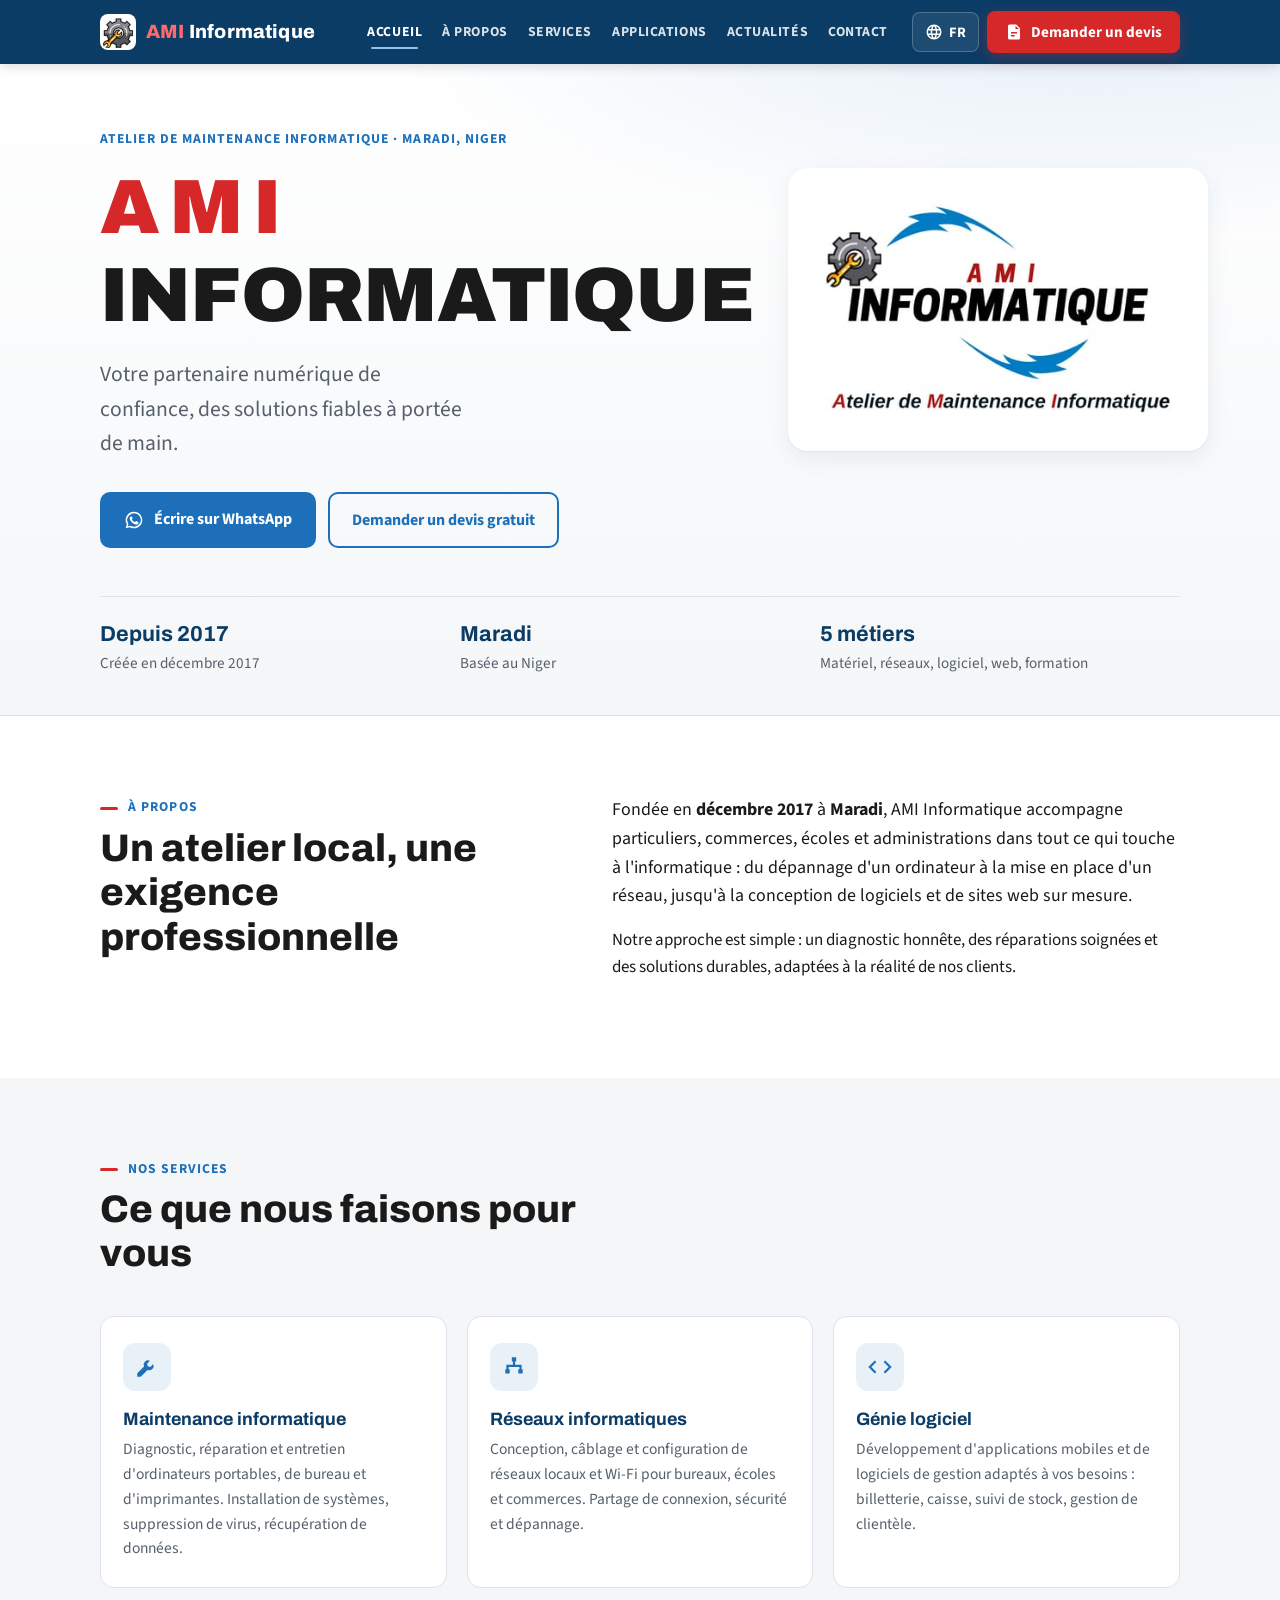
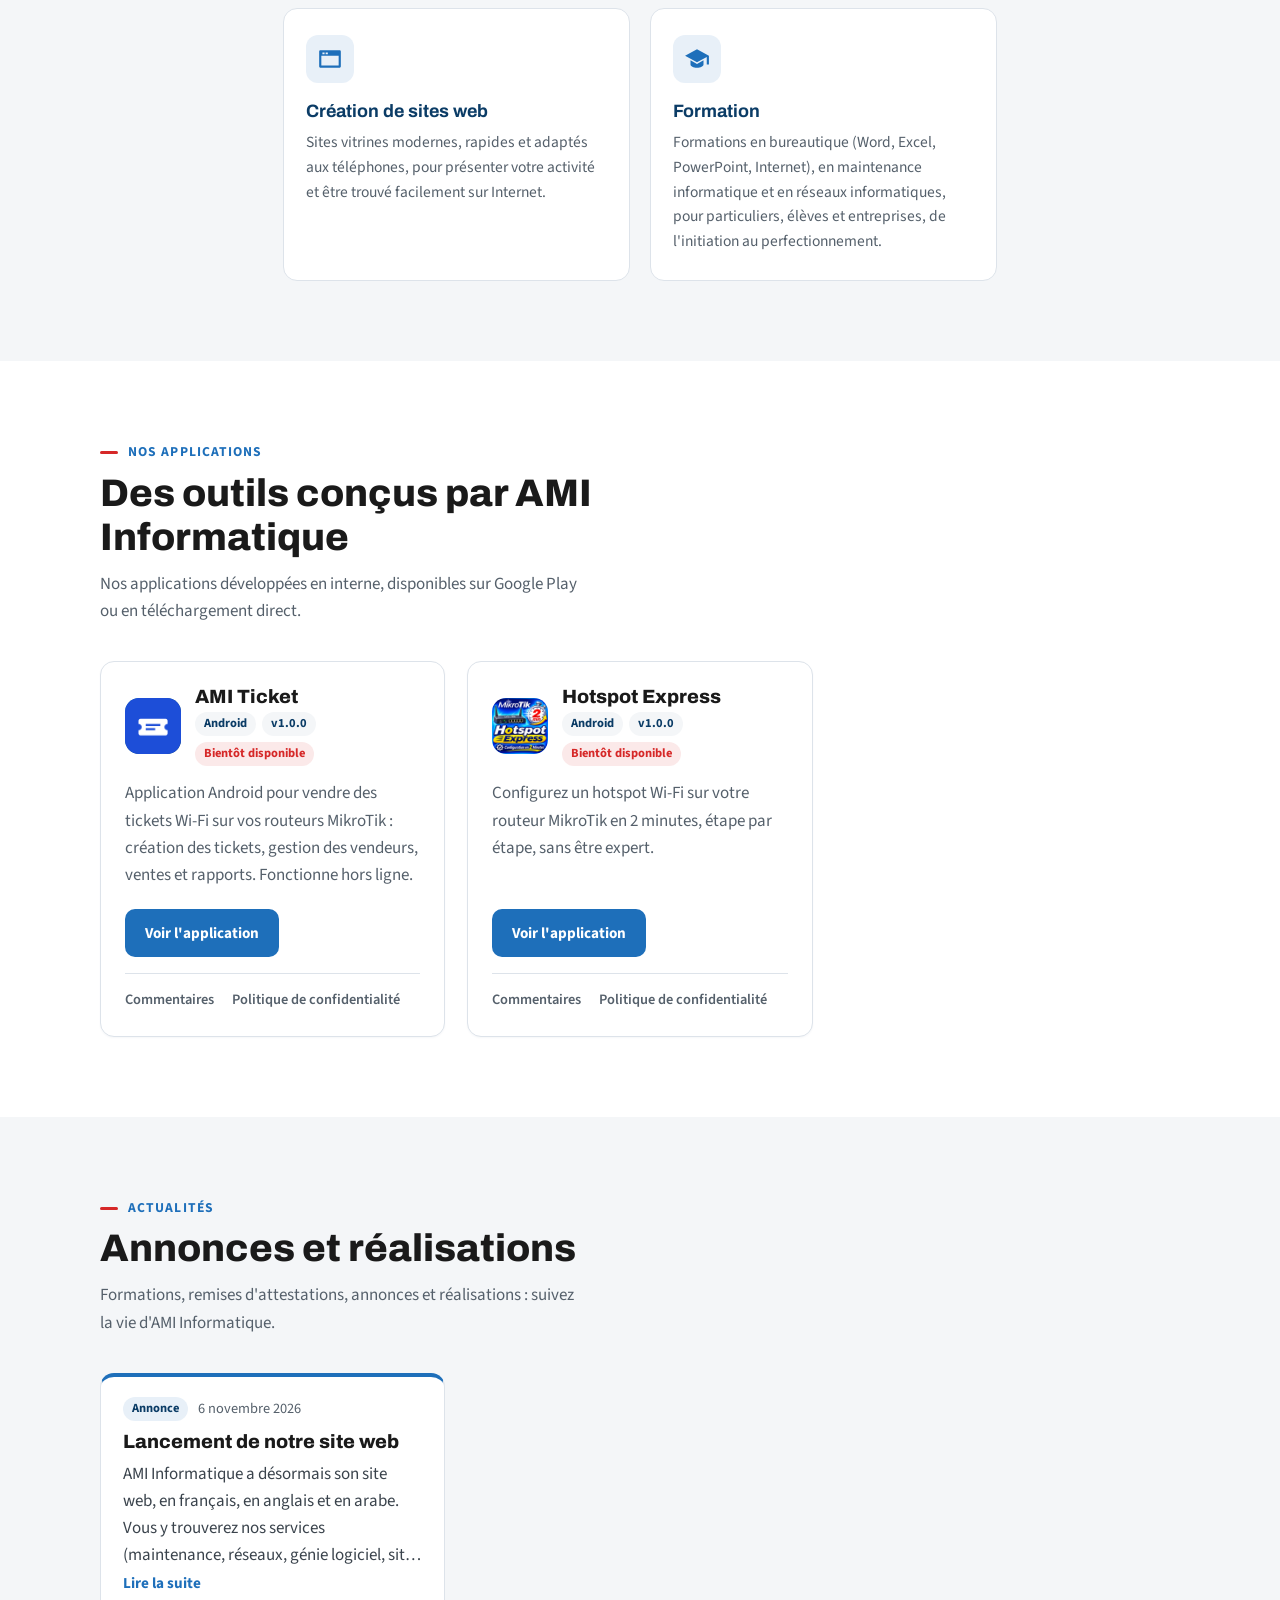
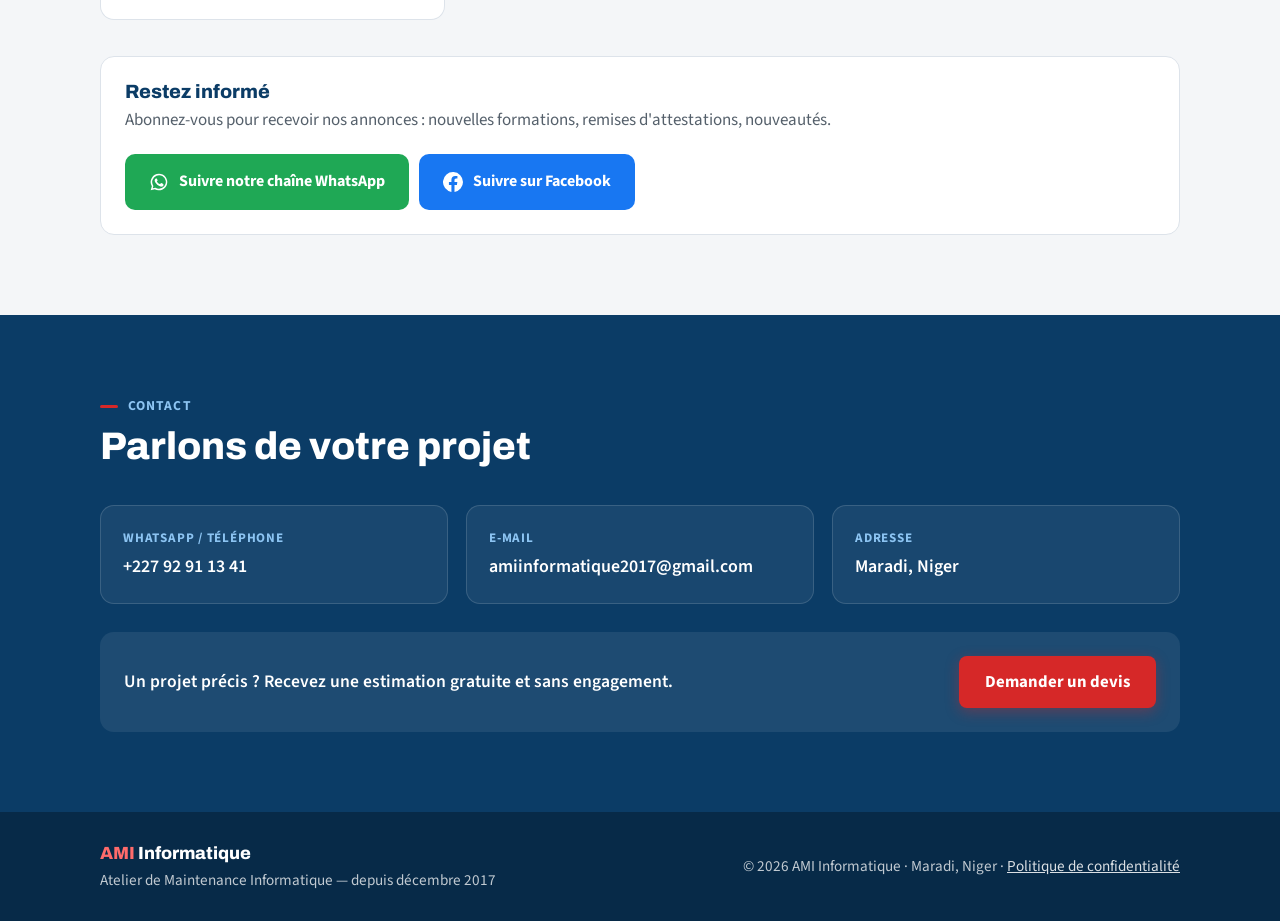
==== index.html @ 4fde0ed7 "Première version du site" ====
<!doctype html>
<html lang="fr">
<head>
  <meta charset="utf-8">
  <meta name="viewport" content="width=device-width, initial-scale=1">
  <title data-i18n="meta.title">AMI Informatique — Maradi, Niger</title>
  <meta name="description" data-i18n-attr="content:meta.desc" content="AMI Informatique, votre partenaire numérique de confiance à Maradi (Niger) depuis 2017 : maintenance informatique, réseaux, génie logiciel, création de sites web et formation.">
  <meta property="og:title" content="AMI Informatique">
  <meta property="og:description" content="Votre partenaire numérique de confiance, des solutions fiables à portée de main.">
  <meta property="og:image" content="assets/img/logo.png">
  <meta name="theme-color" content="#0B3C66">
  <link rel="icon" type="image/png" href="assets/img/favicon.png">
  <link rel="apple-touch-icon" href="assets/img/apple-touch-icon.png">
  <link rel="preconnect" href="https://fonts.googleapis.com">
  <link rel="preconnect" href="https://fonts.gstatic.com" crossorigin>
  <link href="https://fonts.googleapis.com/css2?family=Archivo:wght@500;700;800;900&family=Cairo:wght@400;600;700;800&family=Source+Sans+3:wght@400;600;700&display=swap" rel="stylesheet">
  <link rel="stylesheet" href="css/style.css">
  <script>
    /* Applique la langue mémorisée avant l'affichage (évite un « flash » en français) */
    (function () { try {
      var m = /[?&]lang=(fr|en|ar)\b/.exec(location.search), l = m ? m[1] : localStorage.getItem("ami-lang");
      if (l === "en" || l === "ar") { document.documentElement.lang = l; document.documentElement.dir = l === "ar" ? "rtl" : "ltr"; }
    } catch (e) {} })();
  </script>
</head>
<body>

  <!-- ============ EN-TÊTE ============ -->
  <header class="site-header" id="top">
    <div class="container header-inner">
      <a href="#top" class="brand" aria-label="AMI Informatique — accueil" data-i18n-attr="aria-label:brand.home">
        <img src="assets/img/favicon.png" alt="" width="36" height="36">
        <span class="brand-text"><span class="brand-ami">AMI</span> Informatique</span>
      </a>
      <nav id="nav" class="nav" aria-label="Navigation principale" data-i18n-attr="aria-label:nav.label">
        <a href="#top" data-i18n="nav.home">Accueil</a>
        <a href="#apropos" data-i18n="nav.about">À propos</a>
        <a href="#services" data-i18n="nav.services">Services</a>
        <a href="#applications" data-i18n="nav.apps">Applications</a>
        <a href="#actualites" data-i18n="nav.news">Actualités</a>
        <a href="#contact" data-i18n="nav.contact">Contact</a>
      </nav>
      <div class="header-actions">
        <div class="lang">
          <button type="button" class="lang-btn" aria-haspopup="true" aria-expanded="false" aria-label="Langue" data-i18n-attr="aria-label:lang.label">
            <svg viewBox="0 0 24 24" aria-hidden="true"><path d="M12 2a10 10 0 1 0 0 20 10 10 0 0 0 0-20Zm6.9 6h-3a15.7 15.7 0 0 0-1.4-3.6A8 8 0 0 1 18.9 8ZM12 4a14 14 0 0 1 1.9 4h-3.8A14 14 0 0 1 12 4ZM4.3 14a8 8 0 0 1 0-4h3.4a16.5 16.5 0 0 0 0 4H4.3Zm.8 2h3a15.7 15.7 0 0 0 1.4 3.6A8 8 0 0 1 5.1 16Zm3-8h-3a8 8 0 0 1 4.4-3.6A15.7 15.7 0 0 0 8.1 8ZM12 20a14 14 0 0 1-1.9-4h3.8A14 14 0 0 1 12 20Zm2.3-6H9.7a14.7 14.7 0 0 1 0-4h4.6a14.7 14.7 0 0 1 0 4Zm.2 5.6a15.7 15.7 0 0 0 1.4-3.6h3a8 8 0 0 1-4.4 3.6Zm1.8-5.6a16.5 16.5 0 0 0 0-4h3.4a8 8 0 0 1 0 4h-3.4Z"/></svg>
            <span data-lang-current>FR</span>
          </button>
          <ul class="lang-menu" hidden>
            <li><button type="button" data-set-lang="fr" lang="fr">Français</button></li>
            <li><button type="button" data-set-lang="en" lang="en">English</button></li>
            <li><button type="button" data-set-lang="ar" lang="ar" dir="rtl">العربية</button></li>
          </ul>
        </div>
        <button type="button" class="btn-devis" data-open-devis>
          <svg viewBox="0 0 24 24" aria-hidden="true"><path d="M6 2h9l5 5v13a2 2 0 0 1-2 2H6a2 2 0 0 1-2-2V4a2 2 0 0 1 2-2Zm8 1.5V8h4.5L14 3.5ZM8 12v2h8v-2H8Zm0 4v2h5v-2H8Z"/></svg>
          <span class="devis-long" data-i18n="cta.quote">Demander un devis</span><span class="devis-short" data-i18n="cta.quoteShort">Devis</span>
        </button>
        <button class="nav-toggle" aria-expanded="false" aria-controls="nav" aria-label="Ouvrir le menu" data-i18n-attr="aria-label:nav.open">
          <span></span><span></span><span></span>
        </button>
      </div>
    </div>
  </header>

  <main>
    <!-- ============ HÉRO ============ -->
    <section class="hero">
      <div class="container hero-inner">
        <div class="hero-text">
          <p class="eyebrow" data-i18n="hero.eyebrow">Atelier de Maintenance Informatique · Maradi, Niger</p>
          <h1 class="hero-title"><span class="hero-ami">AMI</span> Informatique</h1>
          <p class="hero-slogan" data-i18n="hero.slogan">Votre partenaire numérique de confiance, des solutions fiables à portée de main.</p>
          <div class="hero-actions">
            <a href="https://wa.me/22792911341" class="btn btn-primary" target="_blank" rel="noopener">
              <svg viewBox="0 0 24 24" aria-hidden="true"><path d="M12 2a10 10 0 0 0-8.6 15.1L2 22l5-1.3A10 10 0 1 0 12 2Zm0 18.2a8.2 8.2 0 0 1-4.2-1.2l-.3-.2-3 .8.8-2.9-.2-.3A8.2 8.2 0 1 1 12 20.2Zm4.5-6.1c-.2-.1-1.5-.7-1.7-.8-.2-.1-.4-.1-.6.1l-.8 1c-.1.2-.3.2-.5.1a6.7 6.7 0 0 1-3.3-2.9c-.2-.4.2-.4.7-1.3.1-.2 0-.3 0-.4l-.8-1.8c-.2-.5-.4-.4-.6-.4h-.5a1 1 0 0 0-.7.3 3 3 0 0 0-.9 2.2 5.2 5.2 0 0 0 1.1 2.7 11.8 11.8 0 0 0 4.5 4c1.7.7 2.3.8 3.2.6.5-.1 1.5-.6 1.7-1.2.2-.6.2-1.1.2-1.2l-.5-.3Z"/></svg>
              <span data-i18n="hero.wa">Écrire sur WhatsApp</span>
            </a>
            <button type="button" class="btn btn-ghost" data-open-devis data-i18n="cta.quoteFree">Demander un devis gratuit</button>
          </div>
        </div>
        <div class="hero-logo">
          <img src="assets/img/logo.png" alt="Logo AMI Informatique — Atelier de Maintenance Informatique" data-i18n-attr="alt:hero.logoAlt" width="423" height="264">
        </div>
      </div>
      <div class="container">
        <ul class="hero-facts">
          <li><strong data-i18n="facts.since.t">Depuis 2017</strong><span data-i18n="facts.since.d">Créée en décembre 2017</span></li>
          <li><strong data-i18n="facts.city.t">Maradi</strong><span data-i18n="facts.city.d">Basée au Niger</span></li>
          <li><strong data-i18n="facts.jobs.t">5 métiers</strong><span data-i18n="facts.jobs.d">Matériel, réseaux, logiciel, web, formation</span></li>
        </ul>
      </div>
    </section>

    <!-- ============ À PROPOS ============ -->
    <section class="section" id="apropos">
      <div class="container about">
        <div>
          <p class="section-kicker" data-i18n="about.kicker">À propos</p>
          <h2 class="section-title" data-i18n="about.title">Un atelier local, une exigence professionnelle</h2>
        </div>
        <div class="about-body">
          <p data-i18n-html="about.p1">Fondée en <strong>décembre 2017</strong> à <strong>Maradi</strong>, AMI Informatique accompagne particuliers, commerces, écoles et administrations dans tout ce qui touche à l'informatique : du dépannage d'un ordinateur à la mise en place d'un réseau, jusqu'à la conception de logiciels et de sites web sur mesure.</p>
          <p data-i18n="about.p2">Notre approche est simple : un diagnostic honnête, des réparations soignées et des solutions durables, adaptées à la réalité de nos clients.</p>
        </div>
      </div>
    </section>

    <!-- ============ SERVICES ============ -->
    <section class="section section-alt" id="services">
      <div class="container">
        <p class="section-kicker" data-i18n="services.kicker">Nos services</p>
        <h2 class="section-title" data-i18n="services.title">Ce que nous faisons pour vous</h2>
        <div class="services-grid">
          <article class="service-card">
            <div class="service-icon">
              <svg viewBox="0 0 24 24" aria-hidden="true"><path d="M14.7 6.3a4 4 0 0 0-5.4 5.2L3 17.8V21h3.2l6.3-6.3a4 4 0 0 0 5.2-5.4l-2.6 2.6-2.4-.6-.6-2.4 2.6-2.6Z"/></svg>
            </div>
            <h3 data-i18n="s1.t">Maintenance informatique</h3>
            <p data-i18n="s1.d">Diagnostic, réparation et entretien d'ordinateurs portables, de bureau et d'imprimantes. Installation de systèmes, suppression de virus, récupération de données.</p>
          </article>
          <article class="service-card">
            <div class="service-icon">
              <svg viewBox="0 0 24 24" aria-hidden="true"><path d="M10 3h4v4h-1v3h6v4h1v4h-4v-4h1v-2H7v2h1v4H4v-4h1v-4h6V7h-1V3Z"/></svg>
            </div>
            <h3 data-i18n="s2.t">Réseaux informatiques</h3>
            <p data-i18n="s2.d">Conception, câblage et configuration de réseaux locaux et Wi-Fi pour bureaux, écoles et commerces. Partage de connexion, sécurité et dépannage.</p>
          </article>
          <article class="service-card">
            <div class="service-icon">
              <svg viewBox="0 0 24 24" aria-hidden="true"><path d="m8.6 16.6-4.6-4.6 4.6-4.6L7.2 6 1.2 12l6 6 1.4-1.4Zm6.8 0 4.6-4.6-4.6-4.6L16.8 6l6 6-6 6-1.4-1.4Z"/></svg>
            </div>
            <h3 data-i18n="s3.t">Génie logiciel</h3>
            <p data-i18n="s3.d">Développement d'applications mobiles et de logiciels de gestion adaptés à vos besoins : billetterie, caisse, suivi de stock, gestion de clientèle.</p>
          </article>
          <article class="service-card">
            <div class="service-icon">
              <svg viewBox="0 0 24 24" aria-hidden="true"><path d="M3 4h18a1 1 0 0 1 1 1v14a1 1 0 0 1-1 1H3a1 1 0 0 1-1-1V5a1 1 0 0 1 1-1Zm1 5v9h16V9H4Zm1-3v1.5h2V6H5Zm3 0v1.5h2V6H8Z"/></svg>
            </div>
            <h3 data-i18n="s4.t">Création de sites web</h3>
            <p data-i18n="s4.d">Sites vitrines modernes, rapides et adaptés aux téléphones, pour présenter votre activité et être trouvé facilement sur Internet.</p>
          </article>
          <article class="service-card">
            <div class="service-icon">
              <svg viewBox="0 0 24 24" aria-hidden="true"><path d="M12 3 1 9l11 6 9-4.9V17h2V9L12 3Zm-6 10.2V17c0 1.7 2.7 3 6 3s6-1.3 6-3v-3.8l-6 3.3-6-3.3Z"/></svg>
            </div>
            <h3 data-i18n="s5.t">Formation</h3>
            <p data-i18n="s5.d">Formations en bureautique (Word, Excel, PowerPoint, Internet), en maintenance informatique et en réseaux informatiques, pour particuliers, élèves et entreprises, de l'initiation au perfectionnement.</p>
          </article>
        </div>
      </div>
    </section>

    <!-- ============ APPLICATIONS ============ -->
    <section class="section" id="applications">
      <div class="container">
        <p class="section-kicker" data-i18n="apps.kicker">Nos applications</p>
        <h2 class="section-title" data-i18n="apps.title">Des outils conçus par AMI Informatique</h2>
        <p class="section-lead" data-i18n="apps.lead">Nos applications développées en interne, disponibles sur Google Play ou en téléchargement direct.</p>
        <!-- Les cartes sont générées automatiquement à partir de data/applications.json (géré dans l'administration) -->
        <div class="apps-grid" id="apps-grid" aria-live="polite"></div>
        <noscript><p data-i18n="apps.noscript">Activez JavaScript pour voir la liste de nos applications.</p></noscript>
      </div>
    </section>

    <!-- ============ ACTUALITÉS ============ -->
    <section class="section section-alt" id="actualites">
      <div class="container">
        <p class="section-kicker" data-i18n="news.kicker">Actualités</p>
        <h2 class="section-title" data-i18n="news.title">Annonces et réalisations</h2>
        <p class="section-lead" data-i18n="news.lead">Formations, remises d'attestations, annonces et réalisations : suivez la vie d'AMI Informatique.</p>
        <!-- Les actualités sont générées automatiquement à partir de js/actualites.js -->
        <div class="news-grid" id="news-grid"></div>
        <div class="news-more-wrap"><button type="button" class="btn btn-ghost" id="news-all" hidden data-i18n="news.showAll">Voir toutes les actualités</button></div>
        <div class="news-follow" id="news-follow" hidden>
          <div>
            <h3 data-i18n="news.follow.title">Restez informé</h3>
            <p data-i18n="news.follow.text">Abonnez-vous pour recevoir nos annonces.</p>
          </div>
          <div class="news-follow-actions" id="news-follow-actions"></div>
        </div>
      </div>
    </section>

    <!-- ============ CONTACT ============ -->
    <section class="section section-contact" id="contact">
      <div class="container">
        <p class="section-kicker kicker-light" data-i18n="contact.kicker">Contact</p>
        <h2 class="section-title title-light" data-i18n="contact.title">Parlons de votre projet</h2>
        <div class="contact-grid">
          <a class="contact-card" href="https://wa.me/22792911341" target="_blank" rel="noopener">
            <span class="contact-label" data-i18n="contact.wa">WhatsApp / Téléphone</span>
            <span class="contact-value"><bdi>+227 92 91 13 41</bdi></span>
          </a>
          <a class="contact-card" href="mailto:amiinformatique2017@gmail.com">
            <span class="contact-label" data-i18n="contact.email">E-mail</span>
            <span class="contact-value"><bdi>amiinformatique2017@gmail.com</bdi></span>
          </a>
          <div class="contact-card">
            <span class="contact-label" data-i18n="contact.address">Adresse</span>
            <span class="contact-value" data-i18n="contact.addressVal">Maradi, Niger</span>
          </div>
        </div>
        <div class="contact-cta">
          <p data-i18n="contact.cta">Un projet précis ? Recevez une estimation gratuite et sans engagement.</p>
          <button type="button" class="btn-devis btn-devis-lg" data-open-devis data-i18n="cta.quote">Demander un devis</button>
        </div>
      </div>
    </section>
  </main>

  <!-- ============ PIED DE PAGE ============ -->
  <footer class="site-footer">
    <div class="container footer-inner">
      <div>
        <p class="footer-brand"><span class="brand-ami">AMI</span> Informatique</p>
        <p class="footer-tag" data-i18n="footer.tag">Atelier de Maintenance Informatique — depuis décembre 2017</p>
      </div>
      <p class="footer-copy">© <span id="year">2026</span> AMI Informatique · <span data-i18n="footer.city">Maradi, Niger</span> · <a href="confidentialite.html" data-i18n="footer.privacy">Politique de confidentialité</a></p>
    </div>
  </footer>

  <!-- ============ FENÊTRE « DEMANDER UN DEVIS » ============ -->
  <dialog id="devis" class="devis-dialog" aria-labelledby="devis-title">
    <form id="devis-form" class="devis-form" novalidate>
      <div class="devis-head">
        <div>
          <p class="section-kicker" data-i18n="devis.kicker">Devis gratuit</p>
          <h2 id="devis-title" data-i18n="devis.title">Demander un devis</h2>
          <p class="devis-intro" data-i18n="devis.intro">Décrivez votre besoin : nous vous répondons rapidement, sans engagement.</p>
        </div>
        <button type="button" class="devis-close" data-close-devis aria-label="Fermer" data-i18n-attr="aria-label:devis.close">×</button>
      </div>

      <label class="field">
        <span data-i18n="f.name">Nom complet *</span>
        <input type="text" name="nom" required autocomplete="name">
      </label>
      <div class="field-row">
        <label class="field">
          <span data-i18n="f.phone">Téléphone / WhatsApp *</span>
          <input type="tel" name="tel" required autocomplete="tel" placeholder="+227 ...">
        </label>
        <label class="field">
          <span data-i18n="f.org">Entreprise / structure</span>
          <input type="text" name="structure" autocomplete="organization" placeholder="Facultatif" data-i18n-attr="placeholder:f.optional">
        </label>
      </div>
      <label class="field">
        <span data-i18n="f.service">Service souhaité *</span>
        <select name="service" required>
          <option value="" data-i18n="f.choose">— Choisir —</option>
          <option value="Maintenance informatique" data-i18n="opt.maint">Maintenance informatique</option>
          <option value="Réseaux informatiques" data-i18n="opt.net">Réseaux informatiques</option>
          <option value="Génie logiciel / application" data-i18n="opt.soft">Génie logiciel / application</option>
          <option value="Création de site web" data-i18n="opt.web">Création de site web</option>
          <option value="Formation" data-i18n="opt.train">Formation</option>
          <option value="Autre" data-i18n="opt.other">Autre</option>
        </select>
      </label>
      <label class="field">
        <span data-i18n="f.need">Votre besoin *</span>
        <textarea name="besoin" rows="4" required data-i18n-attr="placeholder:f.needPh" placeholder="Ex. : 5 ordinateurs à mettre en réseau dans un bureau, avec partage d'imprimante…"></textarea>
      </label>
      <p class="devis-error" id="devis-error" role="alert" hidden data-i18n="err.required">Merci de remplir les champs marqués *.</p>

      <!-- Piège anti-spam : champ invisible, laissé vide par les humains -->
      <input type="checkbox" name="botcheck" tabindex="-1" autocomplete="off" class="hp" aria-hidden="true">

      <div class="devis-actions">
        <button type="submit" class="btn btn-primary btn-send" value="envoi" data-i18n="btn.send">Envoyer la demande</button>
        <button type="submit" class="btn btn-whatsapp" value="whatsapp">
          <svg viewBox="0 0 24 24" aria-hidden="true"><path d="M12 2a10 10 0 0 0-8.6 15.1L2 22l5-1.3A10 10 0 1 0 12 2Zm0 18.2a8.2 8.2 0 0 1-4.2-1.2l-.3-.2-3 .8.8-2.9-.2-.3A8.2 8.2 0 1 1 12 20.2Zm4.5-6.1c-.2-.1-1.5-.7-1.7-.8-.2-.1-.4-.1-.6.1l-.8 1c-.1.2-.3.2-.5.1a6.7 6.7 0 0 1-3.3-2.9c-.2-.4.2-.4.7-1.3.1-.2 0-.3 0-.4l-.8-1.8c-.2-.5-.4-.4-.6-.4h-.5a1 1 0 0 0-.7.3 3 3 0 0 0-.9 2.2 5.2 5.2 0 0 0 1.1 2.7 11.8 11.8 0 0 0 4.5 4c1.7.7 2.3.8 3.2.6.5-.1 1.5-.6 1.7-1.2.2-.6.2-1.1.2-1.2l-.5-.3Z"/></svg>
          <span data-i18n="btn.wa">Plutôt par WhatsApp</span>
        </button>
      </div>
    </form>

    <div id="devis-ok" class="devis-ok" hidden>
      <div class="devis-ok-icon" aria-hidden="true">✓</div>
      <h2 data-i18n="ok.title">Demande envoyée</h2>
      <p data-i18n="ok.text">Merci ! Nous avons bien reçu votre demande et vous recontactons rapidement, généralement par téléphone ou WhatsApp.</p>
      <button type="button" class="btn btn-primary" data-close-devis data-i18n="devis.close">Fermer</button>
    </div>
  </dialog>

  <script src="js/config.js"></script>
  <script src="js/i18n.js"></script>
  <script src="js/apps-data.js"></script>
  <!-- Visionneuse de photos -->
  <dialog id="lightbox" class="lightbox">
    <button type="button" class="lb-close" data-i18n-attr="aria-label:lb.close" aria-label="Fermer">×</button>
    <button type="button" class="lb-nav lb-prev" data-i18n-attr="aria-label:lb.prev" aria-label="Photo précédente">‹</button>
    <figure><img id="lb-img" alt=""><figcaption id="lb-cap"></figcaption></figure>
    <button type="button" class="lb-nav lb-next" data-i18n-attr="aria-label:lb.next" aria-label="Photo suivante">›</button>
  </dialog>

  <script src="js/main.js"></script>
  <script src="js/actualites.js"></script>
  <script src="js/news.js"></script>
</body>
</html>
---- css/style.css ----
/* =========================================================
   AMI Informatique — feuille de style
   ========================================================= */
:root {
  --blue: #1E6FBA;
  --blue-dark: #0B3C66;
  --red: #D62828;
  --ink: #1A1A1A;
  --muted: #55606B;
  --light: #F4F6F8;
  --white: #FFFFFF;
  --line: #DDE3EA;
  --radius: 14px;
  --shadow: 0 1px 2px rgba(11,60,102,.06), 0 8px 24px rgba(11,60,102,.08);
  --font-display: "Archivo", "Arial Black", system-ui, sans-serif;
  --font-body: "Source Sans 3", system-ui, -apple-system, "Segoe UI", Roboto, sans-serif;
}

*, *::before, *::after { box-sizing: border-box; }
html { scroll-behavior: smooth; scroll-padding-top: 72px; }
body {
  margin: 0;
  font-family: var(--font-body);
  font-size: 17px;
  line-height: 1.6;
  color: var(--ink);
  background: var(--white);
  -webkit-font-smoothing: antialiased;
}
img { max-width: 100%; height: auto; display: block; }
a { color: var(--blue); }
h1, h2, h3 { font-family: var(--font-display); line-height: 1.15; margin: 0; }

.container { width: 100%; max-width: 1120px; margin: 0 auto; padding: 0 20px; }

/* ---------- En-tête ---------- */
.site-header {
  position: sticky; top: 0; z-index: 50;
  background: var(--blue-dark);
  color: var(--white);
  box-shadow: 0 2px 12px rgba(0,0,0,.15);
}
.header-inner { display: flex; align-items: center; justify-content: space-between; height: 64px; }
.brand { display: flex; white-space: nowrap; flex: none; align-items: center; gap: 10px; text-decoration: none; color: var(--white); }
.brand img { border-radius: 8px; background: var(--white); padding: 2px; }
.brand-text { font-family: var(--font-display); font-weight: 800; font-size: 1.2rem; letter-spacing: .01em; }
.brand-ami { color: var(--red); }
.site-header .brand-ami { color: #FF6B6B; }

.header-inner { gap: 24px; }
.nav { display: flex; align-items: center; gap: 4px; margin-left: auto; }
.nav a {
  color: rgba(255,255,255,.85); text-decoration: none;
  font-weight: 700; font-size: .86rem; letter-spacing: .07em; text-transform: uppercase;
  padding: 8px 12px; border-radius: 6px; position: relative; white-space: nowrap;
}
.nav a:hover { color: var(--white); background: rgba(255,255,255,.06); }
.nav a.active { color: var(--white); }
.nav a.active::after {
  content: ""; position: absolute; left: 12px; right: 12px; bottom: 2px;
  height: 2px; background: #8CC4F2; border-radius: 2px;
}
.header-actions { display: flex; align-items: center; gap: 8px; }

/* Bouton « Demander un devis » : le rouge est réservé à cet appel à l'action */
.btn-devis {
  display: inline-flex; align-items: center; gap: 8px;
  background: var(--red); color: var(--white);
  border: 0; cursor: pointer;
  font-family: var(--font-body); font-weight: 700; font-size: .95rem;
  padding: 10px 18px; border-radius: 8px;
  box-shadow: 0 4px 14px rgba(214,40,40,.35);
  transition: background .15s, transform .15s;
  white-space: nowrap;
}
.btn-devis svg { width: 18px; height: 18px; fill: currentColor; }
.btn-devis:hover { background: #B71F1F; transform: translateY(-1px); }
.btn-devis:focus-visible, .nav a:focus-visible, .btn:focus-visible { outline: 3px solid #8CC4F2; outline-offset: 2px; }
.devis-short { display: none; }
.btn-devis-lg { font-size: 1.05rem; padding: 14px 26px; }
button.btn { font-family: var(--font-body); cursor: pointer; }

.nav-toggle { display: none; background: none; border: 0; padding: 10px; cursor: pointer; }
.nav-toggle span { display: block; width: 24px; height: 2px; background: var(--white); margin: 5px 0; transition: .2s; }

/* ---------- Héro ---------- */
.hero {
  background:
    radial-gradient(1200px 400px at 85% -10%, rgba(30,111,186,.12), transparent 60%),
    linear-gradient(180deg, var(--white) 0%, var(--light) 100%);
  padding: 64px 0 40px;
  border-bottom: 1px solid var(--line);
}
.hero-inner { display: grid; grid-template-columns: 1.15fr .85fr; gap: 40px; align-items: center; }
.eyebrow {
  margin: 0 0 14px;
  font-weight: 700; font-size: .85rem; letter-spacing: .08em; text-transform: uppercase;
  color: var(--blue);
}
.hero-title {
  font-size: clamp(2.6rem, 7vw, 4.8rem);
  font-weight: 900;
  text-transform: uppercase;
  letter-spacing: -.01em;
  color: var(--ink);
}
.hero-ami { color: var(--red); letter-spacing: .12em; }
.hero-slogan {
  font-size: clamp(1.1rem, 2.4vw, 1.35rem);
  color: var(--muted);
  max-width: 34ch;
  margin: 18px 0 30px;
}
.hero-actions { display: flex; flex-wrap: wrap; gap: 12px; }
.hero-logo {
  background: var(--white);
  border-radius: 20px;
  box-shadow: var(--shadow);
  padding: 28px;
}

.btn {
  display: inline-flex; align-items: center; gap: 10px;
  font-weight: 700; font-size: 1rem;
  padding: 13px 22px; border-radius: 10px;
  text-decoration: none; border: 2px solid transparent;
  transition: background .15s, color .15s, border-color .15s;
}
.btn svg { width: 20px; height: 20px; fill: currentColor; }
.btn-primary { background: var(--blue); color: var(--white); }
.btn-primary:hover { background: var(--blue-dark); }
.btn-ghost { border-color: var(--blue); color: var(--blue); background: transparent; }
.btn-ghost:hover { background: var(--blue); color: var(--white); }

.hero-facts {
  list-style: none; margin: 48px 0 0; padding: 0;
  display: grid; grid-template-columns: repeat(3, 1fr);
  border-top: 1px solid var(--line);
}
.hero-facts li { padding: 20px 0 0; display: flex; flex-direction: column; }
.hero-facts strong { font-family: var(--font-display); font-size: 1.35rem; color: var(--blue-dark); }
.hero-facts span { color: var(--muted); font-size: .95rem; }

/* ---------- Sections ---------- */
.section { padding: 80px 0; }
.section-alt { background: var(--light); }
.section-kicker {
  margin: 0 0 8px; font-weight: 700; font-size: .85rem;
  letter-spacing: .08em; text-transform: uppercase; color: var(--blue);
}
.section-kicker::before {
  content: ""; display: inline-block; width: 18px; height: 3px;
  background: var(--red); vertical-align: middle; margin-inline-end: 10px; border-radius: 2px;
}
.section-title { font-size: clamp(1.7rem, 3.6vw, 2.4rem); font-weight: 800; color: var(--ink); max-width: 22ch; }
.section-lead { color: var(--muted); margin: 12px 0 0; max-width: 60ch; }

.about { display: grid; grid-template-columns: .9fr 1.1fr; gap: 48px; align-items: start; }
.about-body p { margin: 0 0 16px; }
.about-body p:first-child { font-size: 1.12rem; }

/* ---------- Services ---------- */
.services-grid {
  margin-top: 40px;
  display: grid; grid-template-columns: repeat(4, 1fr); gap: 20px;
}
.service-card {
  background: var(--white);
  border: 1px solid var(--line);
  border-radius: var(--radius);
  padding: 26px 22px;
  transition: transform .15s, box-shadow .15s, border-color .15s;
}
.service-card:hover { transform: translateY(-3px); box-shadow: var(--shadow); border-color: transparent; }
.service-icon {
  width: 48px; height: 48px; border-radius: 12px;
  background: rgba(30,111,186,.1);
  display: grid; place-items: center; margin-bottom: 18px;
}
.service-icon svg { width: 26px; height: 26px; fill: var(--blue); }
.service-card h3 { font-size: 1.12rem; font-weight: 700; margin-bottom: 8px; color: var(--blue-dark); }
.service-card p { margin: 0; color: var(--muted); font-size: .97rem; }

/* ---------- Applications ---------- */
.apps-grid {
  margin-top: 36px;
  display: grid;
  grid-template-columns: repeat(auto-fill, minmax(300px, 1fr));
  gap: 22px;
}
.app-card {
  display: flex; flex-direction: column;
  background: var(--white);
  border: 1px solid var(--line);
  border-radius: var(--radius);
  padding: 24px;
  box-shadow: 0 1px 2px rgba(11,60,102,.04);
}
.app-head { display: flex; align-items: center; gap: 14px; margin-bottom: 14px; }
.app-icon {
  width: 56px; height: 56px; flex: none; border-radius: 14px;
  background: linear-gradient(135deg, var(--blue), var(--blue-dark));
  color: var(--white);
  display: grid; place-items: center;
  font-family: var(--font-display); font-weight: 800; font-size: 1.3rem;
  overflow: hidden;
}
.app-icon img { width: 100%; height: 100%; object-fit: cover; }
.app-name { font-size: 1.2rem; font-weight: 800; color: var(--ink); }
.app-meta { display: flex; flex-wrap: wrap; gap: 6px; margin-top: 4px; }
.tag {
  font-size: .78rem; font-weight: 700;
  padding: 2px 9px; border-radius: 999px;
  background: var(--light); color: var(--blue-dark);
}
.tag-soon { background: rgba(214,40,40,.1); color: var(--red); }
.app-desc { color: var(--muted); margin: 0 0 20px; flex: 1; }
.app-actions { display: flex; gap: 10px; flex-wrap: wrap; }
.app-actions .btn { padding: 10px 18px; font-size: .95rem; }
.btn[aria-disabled="true"] { background: var(--line); color: var(--muted); pointer-events: none; }

/* ---------- Contact ---------- */
.section-contact { background: var(--blue-dark); color: var(--white); }
.kicker-light { color: #8CC4F2; }
.title-light { color: var(--white); }
.contact-grid {
  margin-top: 36px;
  display: grid; grid-template-columns: repeat(3, 1fr); gap: 18px;
}
.contact-card {
  display: flex; flex-direction: column; gap: 4px;
  padding: 22px; border-radius: var(--radius);
  background: rgba(255,255,255,.06);
  border: 1px solid rgba(255,255,255,.14);
  color: var(--white); text-decoration: none;
  transition: background .15s;
  min-width: 0;
}
a.contact-card:hover { background: rgba(255,255,255,.12); }
.contact-label { font-size: .82rem; letter-spacing: .06em; text-transform: uppercase; color: #8CC4F2; font-weight: 700; }
.contact-value { font-size: 1.12rem; font-weight: 600; overflow-wrap: anywhere; }

.contact-cta {
  margin-top: 28px; padding: 24px;
  border-radius: var(--radius);
  background: rgba(255,255,255,.08);
  display: flex; align-items: center; justify-content: space-between; gap: 20px; flex-wrap: wrap;
}
.contact-cta p { margin: 0; font-size: 1.1rem; font-weight: 600; }

/* ---------- Fenêtre devis ---------- */
.devis-dialog {
  width: min(560px, calc(100% - 32px));
  max-height: calc(100% - 32px);
  padding: 0; border: 0; border-radius: 16px;
  box-shadow: 0 24px 64px rgba(0,0,0,.3);
  color: var(--ink);
}
.devis-dialog::backdrop { background: rgba(7,42,72,.6); }
.devis-form { padding: 26px; display: flex; flex-direction: column; gap: 14px; }
.devis-head { display: flex; justify-content: space-between; align-items: flex-start; gap: 16px; border-top: 4px solid var(--red); margin: -26px -26px 4px; padding: 22px 26px 0; }
.devis-head h2 { font-size: 1.5rem; font-weight: 800; color: var(--blue-dark); }
.devis-intro { margin: 6px 0 0; color: var(--muted); font-size: .97rem; }
.devis-close {
  flex: none; width: 36px; height: 36px; border-radius: 50%;
  border: 0; background: var(--light); color: var(--ink);
  font-size: 1.5rem; line-height: 1; cursor: pointer;
}
.devis-close:hover { background: var(--line); }
.field { display: flex; flex-direction: column; gap: 6px; flex: 1; min-width: 0; }
.field span { font-weight: 700; font-size: .9rem; color: var(--blue-dark); }
.field input, .field select, .field textarea {
  font: inherit; font-size: 1rem; color: var(--ink);
  padding: 11px 12px; border: 1.5px solid var(--line); border-radius: 8px; background: var(--white);
  width: 100%;
}
.field textarea { resize: vertical; }
.field input:focus, .field select:focus, .field textarea:focus { outline: none; border-color: var(--blue); box-shadow: 0 0 0 3px rgba(30,111,186,.18); }
.field .invalid, .field input.invalid, .field select.invalid, .field textarea.invalid { border-color: var(--red); }
.field-row { display: flex; gap: 14px; }
.devis-error { margin: 0; color: var(--red); font-weight: 600; font-size: .95rem; }
.devis-actions { display: flex; gap: 10px; flex-wrap: wrap; margin-top: 4px; }
.devis-actions .btn { flex: 1; justify-content: center; }
.btn-whatsapp { background: #1FA855; color: var(--white); }
.btn-whatsapp:hover { background: #178a45; }

/* ---------- Pied de page ---------- */
.site-footer { background: #072a48; color: rgba(255,255,255,.75); padding: 28px 0; font-size: .95rem; }
.footer-inner { display: flex; justify-content: space-between; align-items: center; gap: 16px; flex-wrap: wrap; }
.footer-brand { margin: 0; font-family: var(--font-display); font-weight: 800; color: var(--white); font-size: 1.1rem; }
.footer-brand .brand-ami { color: #FF6B6B; }
.footer-tag, .footer-copy { margin: 0; }

/* ---------- Responsive ---------- */
@media (max-width: 960px) {
  .services-grid { grid-template-columns: repeat(2, 1fr); }
  .hero-inner { grid-template-columns: 1fr; }
  .hero-logo { max-width: 420px; }
  .about { grid-template-columns: 1fr; gap: 16px; }
}
@media (max-width: 1239px) {
  .nav-toggle { display: block; }
  .nav {
    position: absolute; top: 64px; left: 0; right: 0;
    flex-direction: column; align-items: stretch; gap: 0;
    background: var(--blue-dark);
    padding: 8px 20px 20px;
    display: none;
    box-shadow: 0 12px 24px rgba(0,0,0,.2);
  }
  .nav.open { display: flex; }
  .nav a { padding: 14px 4px; font-size: .95rem; border-bottom: 1px solid rgba(255,255,255,.08); border-radius: 0; }
  .nav a.active::after { display: none; }
  .nav a.active { color: #8CC4F2; }
  .nav-toggle[aria-expanded="true"] span:nth-child(1) { transform: translateY(7px) rotate(45deg); }
  .nav-toggle[aria-expanded="true"] span:nth-child(2) { opacity: 0; }
  .nav-toggle[aria-expanded="true"] span:nth-child(3) { transform: translateY(-7px) rotate(-45deg); }
  .header-actions { margin-left: auto; }
}
@media (max-width: 720px) {
  body { font-size: 16px; }
  .field-row { flex-direction: column; }
  .devis-form { padding: 20px; }
  .devis-head { margin: -20px -20px 4px; padding: 18px 20px 0; }
  .contact-cta .btn-devis { width: 100%; justify-content: center; }
  .devis-actions { flex-direction: column; }
  .hero { padding: 40px 0 28px; }
  .hero-facts { grid-template-columns: 1fr; margin-top: 32px; }
  .hero-facts li { padding: 14px 0; border-bottom: 1px solid var(--line); flex-direction: row; justify-content: space-between; align-items: baseline; gap: 12px; }
  .hero-facts li:last-child { border-bottom: 0; }
  .hero-facts strong { font-size: 1.1rem; }
  .section { padding: 56px 0; }
  .services-grid, .contact-grid { grid-template-columns: 1fr; }
  .apps-grid { grid-template-columns: 1fr; }
  .btn { width: 100%; justify-content: center; }
  .app-actions .btn { width: auto; flex: 1; }
}
@media (max-width: 420px) {
  .brand-text { font-size: 1rem; }
  .brand img { width: 30px; height: 30px; }
  .devis-long { display: none; }
  .devis-short { display: inline; }
  .btn-devis { padding: 9px 12px; }
  .header-inner { gap: 10px; padding: 0 14px; }
  .header-actions { gap: 2px; }
  .nav-toggle { padding: 8px; }
}
@media (max-width: 345px) {
  .brand-text { font-size: .92rem; }
  .brand img { width: 26px; height: 26px; }
  .btn-devis svg { display: none; }
  .btn-devis { padding: 8px 10px; font-size: .88rem; }
}
.hero-inner > * { min-width: 0; }
@media (max-width: 380px) {
  .hero-title { font-size: 2.15rem; }
}
/* ---------- Devis : anti-spam + confirmation ---------- */
.hp { position: absolute; left: -9999px; width: 1px; height: 1px; opacity: 0; }
.btn-send:disabled { opacity: .7; cursor: wait; }
.devis-ok { padding: 36px 28px; text-align: center; border-top: 4px solid var(--red); }
.devis-ok-icon {
  width: 60px; height: 60px; margin: 0 auto 14px; border-radius: 50%;
  background: rgba(30,111,186,.12); color: var(--blue);
  display: grid; place-items: center; font-size: 1.9rem; font-weight: 800;
}
.devis-ok h2 { font-size: 1.5rem; color: var(--blue-dark); margin-bottom: 8px; }
.devis-ok p { color: var(--muted); margin: 0 0 22px; }
[hidden] { display: none !important; }

/* =========================================================
   Sélecteur de langue
   ========================================================= */
.lang { position: relative; }
.lang-btn {
  display: inline-flex; align-items: center; gap: 6px;
  height: 40px; padding: 0 12px;
  background: rgba(255,255,255,.08); color: var(--white);
  border: 1px solid rgba(255,255,255,.22); border-radius: 8px;
  font: 700 .9rem var(--font-body); cursor: pointer;
}
.lang-btn:hover { background: rgba(255,255,255,.16); }
.lang-btn:focus-visible { outline: 3px solid #8CC4F2; outline-offset: 2px; }
.lang-btn svg { width: 18px; height: 18px; fill: currentColor; }
.lang-menu {
  position: absolute; top: calc(100% + 8px); inset-inline-end: 0; z-index: 60;
  list-style: none; margin: 0; padding: 6px;
  min-width: 160px; background: var(--white);
  border-radius: 10px; box-shadow: 0 12px 32px rgba(0,0,0,.22);
}
.lang-menu button {
  display: block; width: 100%; text-align: start;
  padding: 10px 12px; border: 0; border-radius: 6px; background: none;
  font: 600 1rem var(--font-body); color: var(--ink); cursor: pointer;
}
.lang-menu button[lang="ar"] { font-family: "Cairo", sans-serif; }
.lang-menu button:hover { background: var(--light); }
.lang-menu button[aria-pressed="true"] { color: var(--blue); background: rgba(30,111,186,.08); }
.lang-menu button[aria-pressed="true"]::after { content: " ✓"; }

/* =========================================================
   Applications : Google Play + lien confidentialité
   ========================================================= */
.btn-play { background: #111; color: var(--white); }
.btn-play:hover { background: #333; }
.app-privacy {
  margin-top: 16px; padding-top: 14px; border-top: 1px solid var(--line);
  font-size: .9rem; font-weight: 600; color: var(--muted); text-decoration: none;
}
.app-privacy:hover { color: var(--blue); text-decoration: underline; }
.footer-copy a { color: rgba(255,255,255,.85); }
.footer-copy a:hover { color: var(--white); }

/* =========================================================
   Arabe : police adaptée + sens de lecture droite → gauche
   ========================================================= */
html[lang="ar"] {
  --font-display: "Cairo", "Archivo", system-ui, sans-serif;
  --font-body: "Cairo", "Source Sans 3", system-ui, sans-serif;
}
html[lang="ar"] body { line-height: 1.75; }
/* Le nom de marque reste en caractères latins, dans sa police d'origine */
html[lang="ar"] .brand-text,
html[lang="ar"] .hero-title,
html[lang="ar"] .footer-brand { font-family: "Archivo", "Arial Black", system-ui, sans-serif; }
/* L'espacement entre lettres casse l'écriture arabe liée */
html[lang="ar"] .eyebrow,
html[lang="ar"] .section-kicker,
html[lang="ar"] .nav a,
html[lang="ar"] .contact-label { letter-spacing: 0; }
html[lang="ar"] .nav a { font-size: .98rem; }
html[lang="ar"] .eyebrow, html[lang="ar"] .section-kicker { font-size: .95rem; }
html[lang="ar"] .hero-title { direction: ltr; text-align: right; }
html[lang="ar"] .section-title { line-height: 1.35; }

/* =========================================================
   Pages de confidentialité
   ========================================================= */
.legal-header .header-inner { justify-content: space-between; }
.legal-back { color: rgba(255,255,255,.85); text-decoration: none; font-weight: 600; font-size: .95rem; white-space: nowrap; }
.legal-back:hover { color: var(--white); }
.legal { padding: 48px 0 72px; }
.legal-inner { max-width: 760px; }
.legal h1 { font-size: clamp(1.8rem, 4vw, 2.4rem); font-weight: 800; color: var(--blue-dark); margin-bottom: 8px; }
.legal .legal-date { color: var(--muted); margin: 0 0 32px; font-size: .95rem; }
.legal h2 { font-size: 1.25rem; font-weight: 700; color: var(--blue-dark); margin: 32px 0 10px; }
.legal p, .legal li { color: #2b3138; }
.legal ul { padding-inline-start: 22px; }
.legal li { margin-bottom: 6px; }
.legal .legal-box {
  background: var(--light); border-inline-start: 4px solid var(--blue);
  padding: 16px 18px; border-radius: 8px; margin: 18px 0;
}
.legal-header .header-actions { gap: 14px; }

@media (max-width: 420px) {
  .lang-btn { padding: 0 9px; height: 36px; gap: 4px; }
  .lang-btn svg { display: none; }
}
@media (max-width: 345px) {
  .brand-text { font-size: .85rem; }
}
@media (max-width: 560px) {
  .legal-back-top { display: none; }
}
/* En-tête compact sur téléphone (toutes langues) */
.brand { min-width: 0; flex: 0 1 auto; }
.brand-text { overflow: hidden; text-overflow: ellipsis; }
.header-actions { flex: none; }
@media (max-width: 480px) {
  .devis-long { display: none; }
  .devis-short { display: inline; }
  .btn-devis { padding: 9px 12px; }
  .btn-devis svg { display: none; }
  .lang-btn { padding: 0 9px; height: 36px; gap: 4px; }
  .lang-btn svg { display: none; }
  .header-inner { gap: 10px; padding: 0 14px; }
  .header-actions { gap: 6px; }
}
/* Le nom de marque se lit toujours de gauche à droite, même en arabe */
.brand-text { direction: ltr; unicode-bidi: isolate; }
@media (max-width: 360px) {
  .brand-text { font-size: .86rem; }
  .brand img { width: 26px; height: 26px; }
  .header-inner { gap: 6px; padding: 0 10px; }
  .btn-devis { padding: 8px 10px; font-size: .88rem; }
}

/* Logo du héro : aligné en haut sur la ligne « AMI », poussé vers la droite (ordinateur) */
@media (min-width: 961px) {
  .hero-inner { align-items: start; }
  .hero-logo {
    justify-self: end;
    width: 100%; max-width: 420px;
    margin-top: 40px;           /* = hauteur de la petite ligne au-dessus du titre */
  }
}
@media (min-width: 1240px) {
  .hero-logo { margin-inline-end: -28px; }
}
/* Sur ordinateur, le nom de marque de l'en-tête ne doit jamais être coupé */
@media (min-width: 640px) {
  .brand { flex: none; }
  .brand-text { overflow: visible; }
}
@media (min-width: 1240px) and (max-width: 1420px) {
  .nav a { padding: 8px 8px; letter-spacing: .04em; }
  .header-inner { gap: 16px; }
}

/* 5 services : 3 colonnes sur ordinateur (3 + 2, la 2e ligne centrée) */
@media (min-width: 961px) {
  .services-grid { grid-template-columns: repeat(6, 1fr); }
  .services-grid > .service-card { grid-column: span 2; }
  .services-grid > .service-card:nth-child(4) { grid-column: 2 / span 2; }
}
html[lang="ar"] .nav a { line-height: 1.4; }
@media (max-width: 639px) {
  .devis-long { display: none; }
  .devis-short { display: inline; }
}

/* =========================================================
   Actualités
   ========================================================= */
.news-grid {
  margin-top: 36px;
  display: grid; grid-template-columns: repeat(auto-fill, minmax(320px, 1fr)); gap: 22px;
  align-items: start;
}
.news-card {
  background: var(--white); border: 1px solid var(--line); border-radius: var(--radius);
  overflow: hidden; display: flex; flex-direction: column;
}
.news-card-nophoto { border-top: 4px solid var(--blue); }
.news-cover { display: block; width: 100%; padding: 0; border: 0; cursor: zoom-in; background: var(--light); aspect-ratio: 16 / 10; }
.news-cover img { width: 100%; height: 100%; object-fit: cover; }
.news-thumbs { display: grid; grid-template-columns: repeat(3, 1fr); gap: 4px; padding: 4px 4px 0; }
.news-thumb { position: relative; padding: 0; border: 0; cursor: zoom-in; aspect-ratio: 4 / 3; background: var(--light); border-radius: 4px; overflow: hidden; }
.news-thumb img { width: 100%; height: 100%; object-fit: cover; }
.news-thumb-more {
  position: absolute; inset: 0; display: grid; place-items: center;
  background: rgba(11,60,102,.65); color: var(--white); font-weight: 800; font-size: 1.2rem;
}
.news-body { padding: 20px 22px 22px; }
.news-meta { display: flex; flex-wrap: wrap; align-items: center; gap: 10px; margin-bottom: 10px; font-size: .9rem; color: var(--muted); }
.tag-cat { background: rgba(30,111,186,.1); color: var(--blue-dark); }
.cat-attestation { background: rgba(214,40,40,.1); color: var(--red); }
.news-title { font-size: 1.2rem; font-weight: 800; color: var(--ink); margin-bottom: 8px; }
.news-text p { margin: 0 0 10px; color: #3a434c; }
.news-text.clamp { display: -webkit-box; -webkit-line-clamp: 4; -webkit-box-orient: vertical; overflow: hidden; }
.news-text.clamp p:not(:first-child) { display: none; }
.news-toggle { background: none; border: 0; padding: 0; color: var(--blue); font: 700 .95rem var(--font-body); cursor: pointer; }
.news-toggle:hover { text-decoration: underline; }
.news-docs { margin-top: 16px; padding-top: 14px; border-top: 1px solid var(--line); }
.news-docs-title { margin: 0 0 8px; font-weight: 700; font-size: .9rem; color: var(--blue-dark); }
.news-docs ul { list-style: none; margin: 0; padding: 0; display: grid; gap: 6px; }
.news-docs a { display: flex; align-items: center; gap: 8px; text-decoration: none; font-weight: 600; color: var(--blue); }
.news-docs a:hover { text-decoration: underline; }
.news-docs svg { width: 20px; height: 20px; flex: none; fill: currentColor; }
.news-empty { color: var(--muted); }
.news-more-wrap { margin-top: 24px; text-align: center; }
.news-follow {
  margin-top: 36px; padding: 24px; border-radius: var(--radius);
  background: var(--white); border: 1px solid var(--line);
  display: flex; align-items: center; justify-content: space-between; gap: 20px; flex-wrap: wrap;
}
.news-follow h3 { font-size: 1.2rem; font-weight: 800; color: var(--blue-dark); margin-bottom: 4px; }
.news-follow p { margin: 0; color: var(--muted); }
.news-follow-actions { display: flex; gap: 10px; flex-wrap: wrap; }
.btn-fb { background: #1877F2; color: var(--white); }
.btn-fb:hover { background: #125fc4; }

/* Visionneuse de photos */
.lightbox {
  width: 100vw; height: 100vh; max-width: 100vw; max-height: 100vh; margin: 0; padding: 0;
  border: 0; background: rgba(5,20,35,.94); color: var(--white);
}
.lightbox[open] { display: grid; grid-template-columns: 64px 1fr 64px; align-items: center; }
.lightbox::backdrop { background: rgba(5,20,35,.94); }
.lightbox figure { margin: 0; display: flex; flex-direction: column; align-items: center; gap: 12px; min-width: 0; }
.lightbox img { max-width: 100%; max-height: calc(100vh - 110px); object-fit: contain; border-radius: 6px; }
.lightbox figcaption { font-size: .95rem; color: rgba(255,255,255,.85); text-align: center; padding: 0 12px; }
.lb-close {
  position: absolute; top: 14px; inset-inline-end: 16px; width: 44px; height: 44px; border-radius: 50%;
  border: 0; background: rgba(255,255,255,.12); color: var(--white); font-size: 1.8rem; line-height: 1; cursor: pointer;
}
.lb-nav {
  width: 48px; height: 48px; margin: 0 8px; border-radius: 50%; border: 0;
  background: rgba(255,255,255,.12); color: var(--white); font-size: 2rem; line-height: 1; cursor: pointer;
}
.lb-close:hover, .lb-nav:hover { background: rgba(255,255,255,.25); }
html[dir="rtl"] .lb-nav { transform: scaleX(-1); }
.lightbox.lb-single .lb-nav { visibility: hidden; }
@media (max-width: 720px) {
  .news-grid { grid-template-columns: 1fr; }
  .lightbox[open] { grid-template-columns: 0 1fr 0; }
  .lb-nav { position: absolute; bottom: 18px; margin: 0; }
  .lb-prev { inset-inline-start: 18px; }
  .lb-next { inset-inline-end: 18px; }
  .lightbox img { max-height: calc(100vh - 160px); }
  .news-follow-actions, .news-follow-actions .btn { width: 100%; }
}

/* =========================================================
   Page d'une application + commentaires
   ========================================================= */
.app-card .app-name a { color: inherit; text-decoration: none; }
.app-card .app-name a:hover { color: var(--blue); }
a.app-icon { text-decoration: none; }
.app-links {
  display: flex; flex-wrap: wrap; gap: 6px 18px;
  margin-top: 16px; padding-top: 14px; border-top: 1px solid var(--line);
}
.app-links a { font-size: .9rem; font-weight: 600; color: var(--muted); text-decoration: none; }
.app-links a:hover { color: var(--blue); text-decoration: underline; }

.app-page { padding: 44px 0 72px; }
.app-page .container { max-width: 860px; }
.app-detail {
  background: var(--white); border: 1px solid var(--line); border-radius: var(--radius);
  padding: 28px; box-shadow: var(--shadow);
}
.app-detail-head { display: flex; align-items: center; gap: 18px; margin-bottom: 16px; }
.app-icon-lg { width: 84px; height: 84px; border-radius: 20px; font-size: 1.8rem; }
.app-detail-name { font-size: clamp(1.7rem, 4vw, 2.3rem); font-weight: 800; color: var(--ink); margin-bottom: 6px; }
.app-detail-desc { font-size: 1.08rem; color: #3a434c; margin: 0 0 22px; }
.app-detail .app-privacy { display: inline-block; }
.app-missing { text-align: center; padding: 40px 0; color: var(--muted); }

.comments { margin-top: 48px; }
.comments .section-title { font-size: 1.6rem; margin-bottom: 10px; }
.comments-summary { color: var(--muted); margin-bottom: 18px; display: flex; align-items: center; gap: 8px; flex-wrap: wrap; }
.comments-summary strong { color: var(--ink); font-size: 1.1rem; }
.stars { display: inline-flex; gap: 1px; color: #D7DCE2; font-size: 1.05rem; line-height: 1; direction: ltr; }
.stars .on { color: #F2A900; }
.comments-list { display: grid; gap: 14px; }
.comment { background: var(--white); border: 1px solid var(--line); border-radius: 12px; padding: 16px 18px; }
.comment-head { display: flex; align-items: center; gap: 12px; margin-bottom: 8px; }
.comment-head > div { flex: 1; min-width: 0; display: flex; flex-direction: column; }
.comment-avatar {
  width: 38px; height: 38px; flex: none; border-radius: 50%;
  background: rgba(30,111,186,.12); color: var(--blue-dark);
  display: grid; place-items: center; font-weight: 800; font-size: .9rem;
}
.comment-name { color: var(--ink); }
.comment-date { color: var(--muted); font-size: .85rem; }
.comment-text { margin: 0; color: #2b3138; overflow-wrap: anywhere; }
.comment-reply {
  margin-top: 12px; padding: 10px 14px; border-radius: 8px;
  background: var(--light); border-inline-start: 3px solid var(--blue);
}
.comment-reply strong { color: var(--blue-dark); font-size: .9rem; }
.comment-reply p { margin: 4px 0 0; }

.comment-form {
  margin-top: 28px; padding: 24px; border-radius: var(--radius);
  background: var(--light); display: flex; flex-direction: column; gap: 14px;
}
.comment-form h3 { font-size: 1.25rem; font-weight: 800; color: var(--blue-dark); }
.comment-note { margin: -6px 0 0; color: var(--muted); font-size: .92rem; }
.comment-form .btn { align-self: flex-start; }
.stars-field { border: 0; padding: 0; margin: 0; }
.stars-field legend { font-weight: 700; font-size: .9rem; color: var(--blue-dark); padding: 0; margin-bottom: 6px; }
/* Étoiles cliquables : ordre inversé pour colorer les étoiles précédentes au survol */
.stars-input { display: inline-flex; flex-direction: row-reverse; justify-content: flex-end; gap: 4px; direction: ltr; }
.stars-input input { position: absolute; opacity: 0; width: 1px; height: 1px; }
.stars-input label { font-size: 2rem; line-height: 1; color: #C9D0D8; cursor: pointer; transition: color .1s; }
.stars-input label:hover, .stars-input label:hover ~ label,
.stars-input input:checked ~ label { color: #F2A900; }
.stars-input input:focus-visible + label { outline: 3px solid #8CC4F2; outline-offset: 2px; border-radius: 4px; }
.comment-ok { margin-top: 28px; padding: 28px; text-align: center; background: var(--light); border-radius: var(--radius); }
.comment-ok p { margin: 0; font-weight: 600; color: var(--blue-dark); }
.legal blockquote {
  margin: 18px 0; padding: 16px 18px; border-radius: 8px;
  background: var(--light); border-inline-start: 4px solid var(--blue);
}
.legal blockquote p { margin: 0; }
@media (max-width: 720px) {
  .app-detail { padding: 20px; }
  .comment-form { padding: 18px; }
  .comment-form .btn { align-self: stretch; }
}
/* Champ anti-spam invisible, sans débordement (y compris en arabe, de droite à gauche) */
.hp { position: absolute !important; left: auto !important; width: 1px; height: 1px; overflow: hidden; clip-path: inset(50%); white-space: nowrap; opacity: 0; }
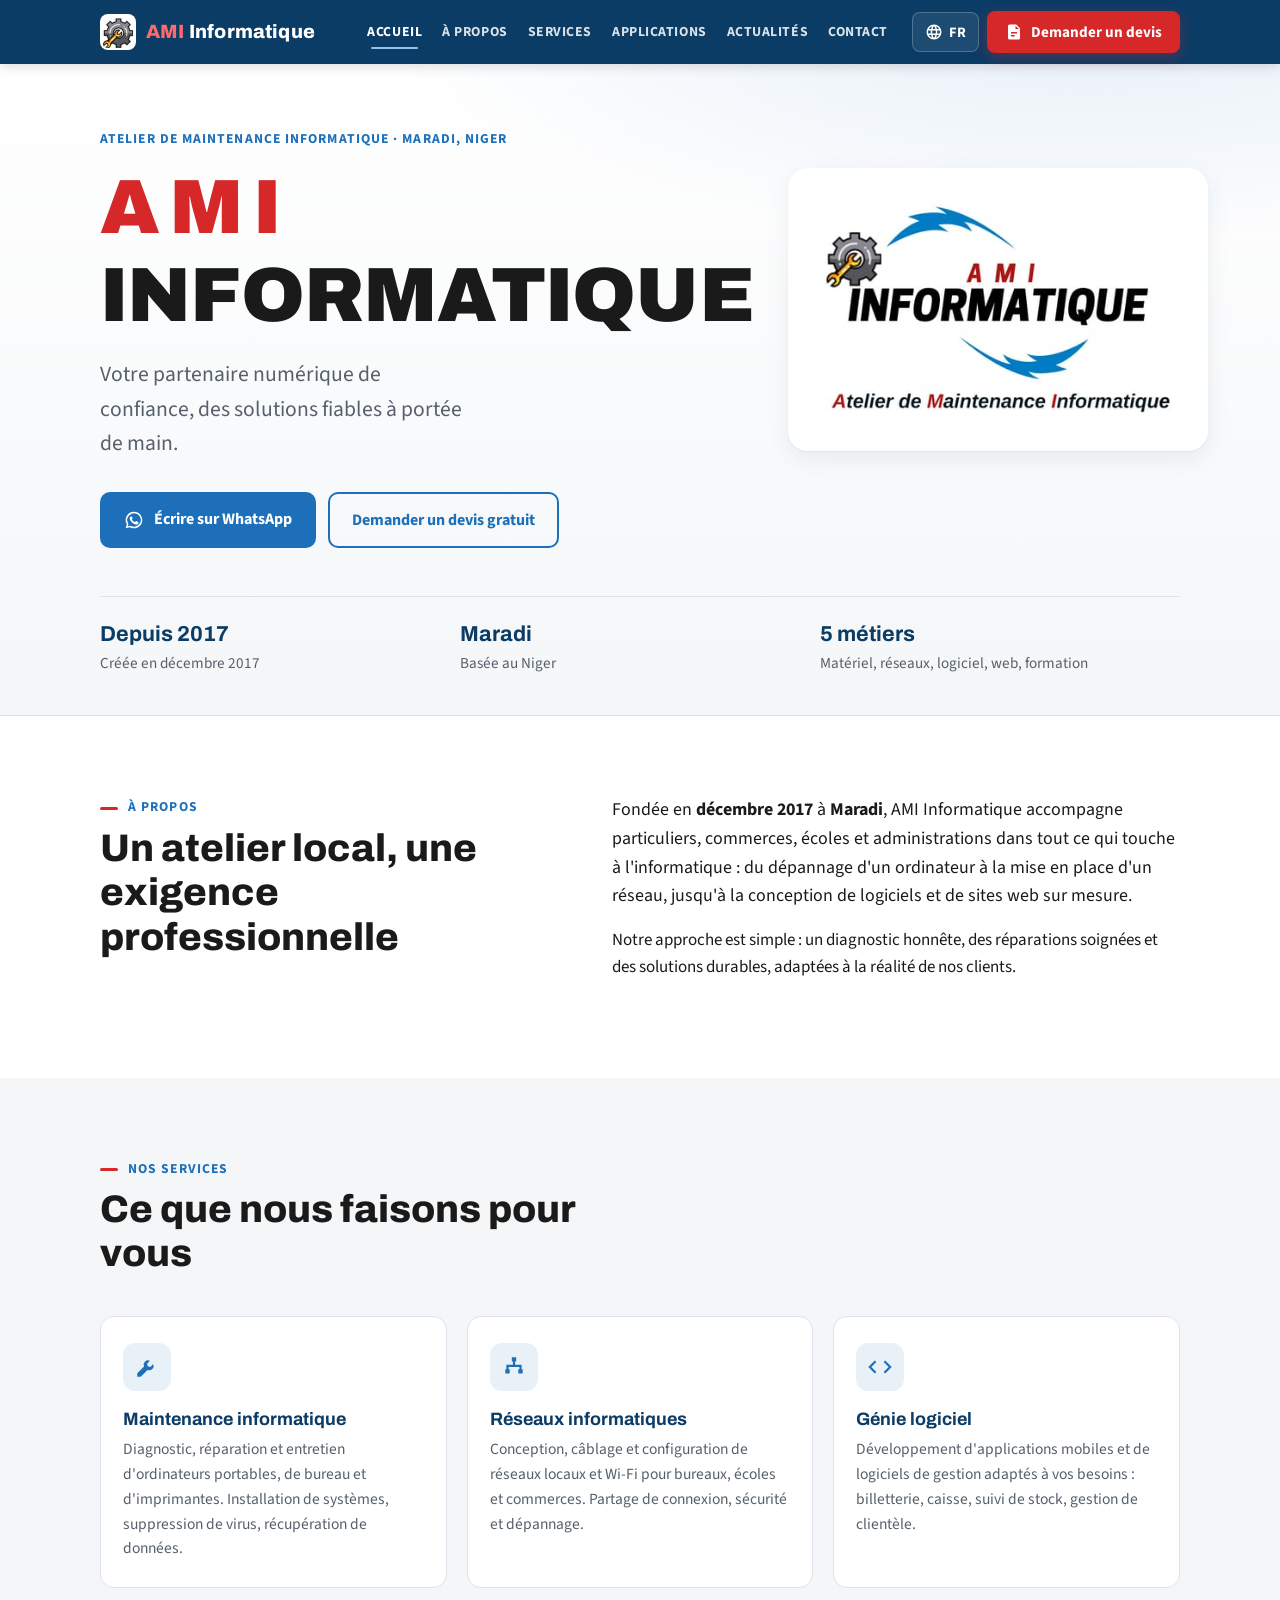
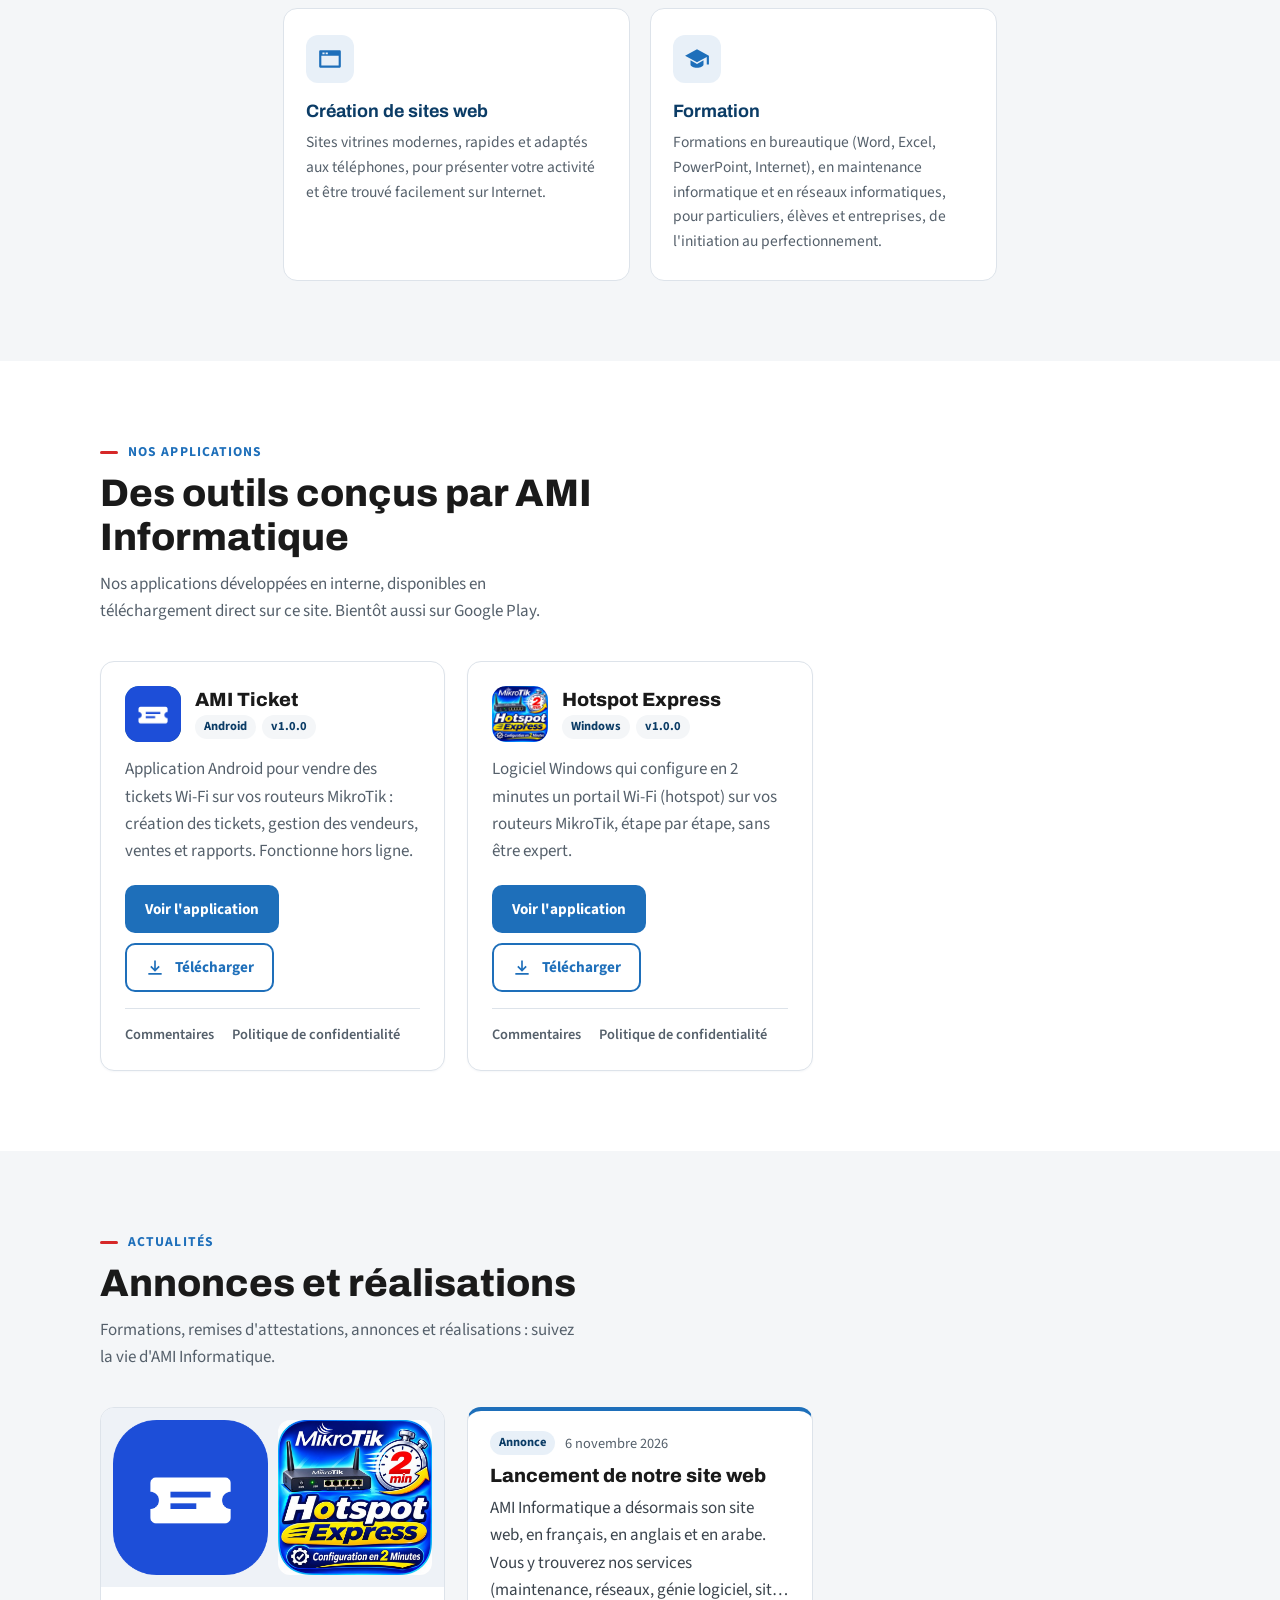
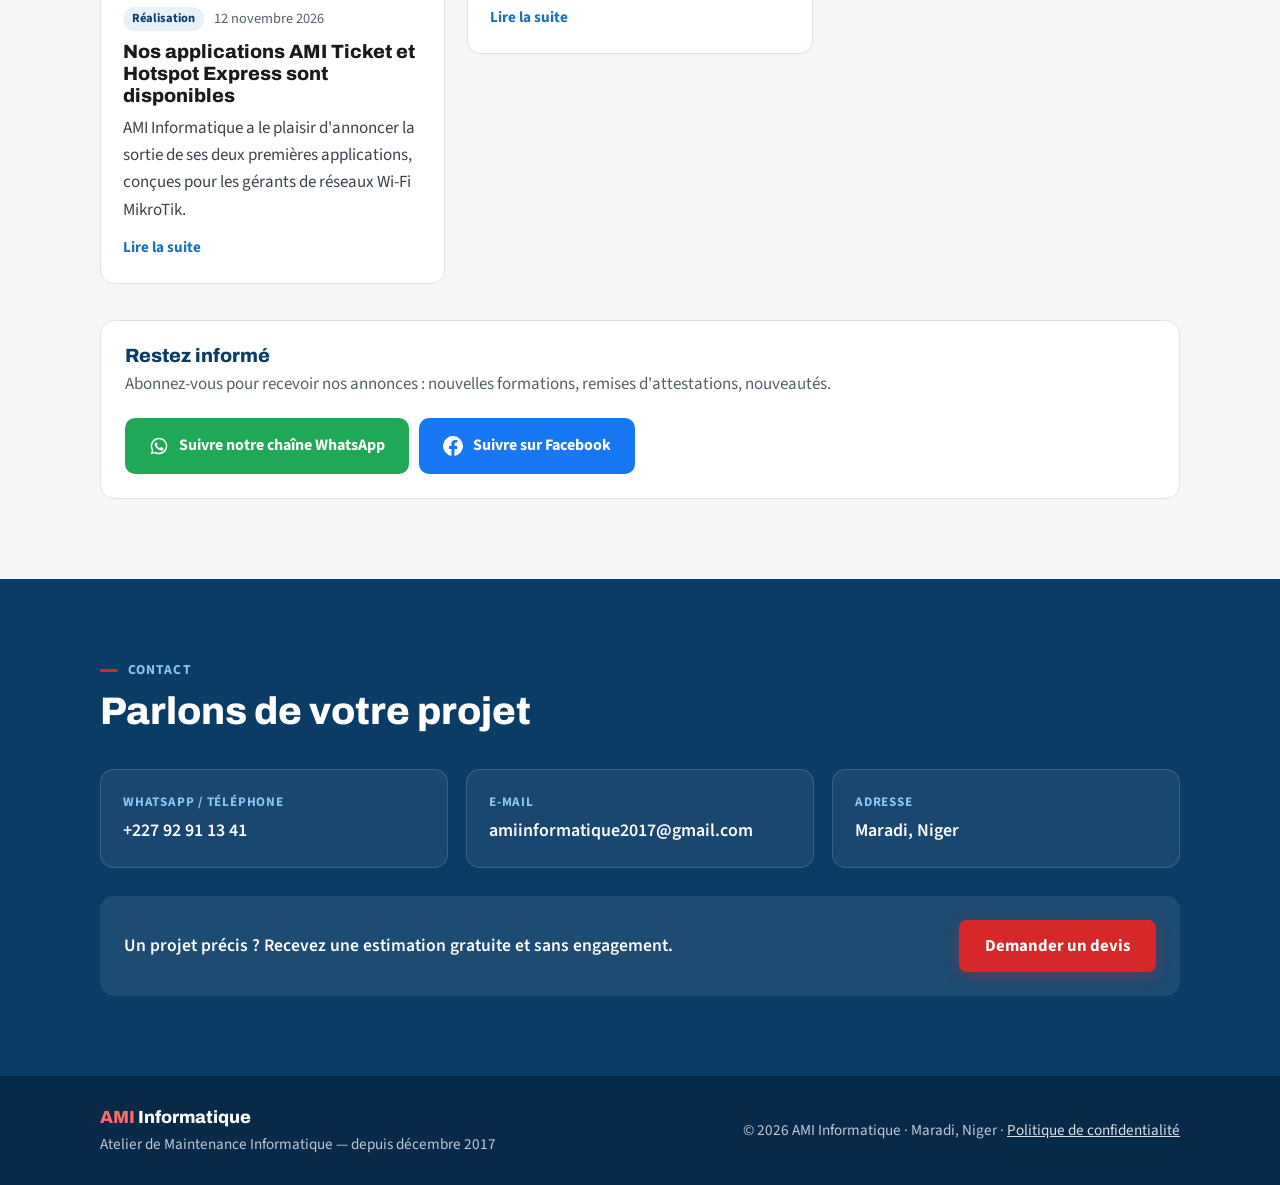
==== commit 51707be3: "Add files via upload" ====
--- a/index.html
+++ b/index.html
@@ -156,7 +156,7 @@
       <div class="container">
         <p class="section-kicker" data-i18n="apps.kicker">Nos applications</p>
         <h2 class="section-title" data-i18n="apps.title">Des outils conçus par AMI Informatique</h2>
-        <p class="section-lead" data-i18n="apps.lead">Nos applications développées en interne, disponibles sur Google Play ou en téléchargement direct.</p>
+        <p class="section-lead" data-i18n="apps.lead">Nos applications développées en interne, disponibles en téléchargement direct sur ce site. Bientôt aussi sur Google Play.</p>
         <!-- Les cartes sont générées automatiquement à partir de data/applications.json (géré dans l'administration) -->
         <div class="apps-grid" id="apps-grid" aria-live="polite"></div>
         <noscript><p data-i18n="apps.noscript">Activez JavaScript pour voir la liste de nos applications.</p></noscript>
--- a/css/style.css
+++ b/css/style.css
@@ -683,3 +683,15 @@
 }
 /* Champ anti-spam invisible, sans débordement (y compris en arabe, de droite à gauche) */
 .hp { position: absolute !important; left: auto !important; width: 1px; height: 1px; overflow: hidden; clip-path: inset(50%); white-space: nowrap; opacity: 0; }
+
+/* Actualités : photos jamais coupées + 2 ou 3 photos côte à côte */
+.news-cover { background: #EEF2F7; }
+.news-cover img { object-fit: contain; }
+.news-duo { display: grid; gap: 10px; padding: 12px; background: #EEF2F7; }
+.news-duo.n2 { grid-template-columns: 1fr 1fr; }
+.news-duo.n3 { grid-template-columns: 1fr 1fr 1fr; }
+.news-duo-item { padding: 0; border: 0; background: transparent; cursor: zoom-in; aspect-ratio: 1 / 1; border-radius: 12px; overflow: hidden; }
+.news-duo-item img { width: 100%; height: 100%; object-fit: contain; }
+
+/* Étiquette « Bientôt sur Google Play » */
+.tag-play { background: #E8F5EC; color: #1A7F43; }
